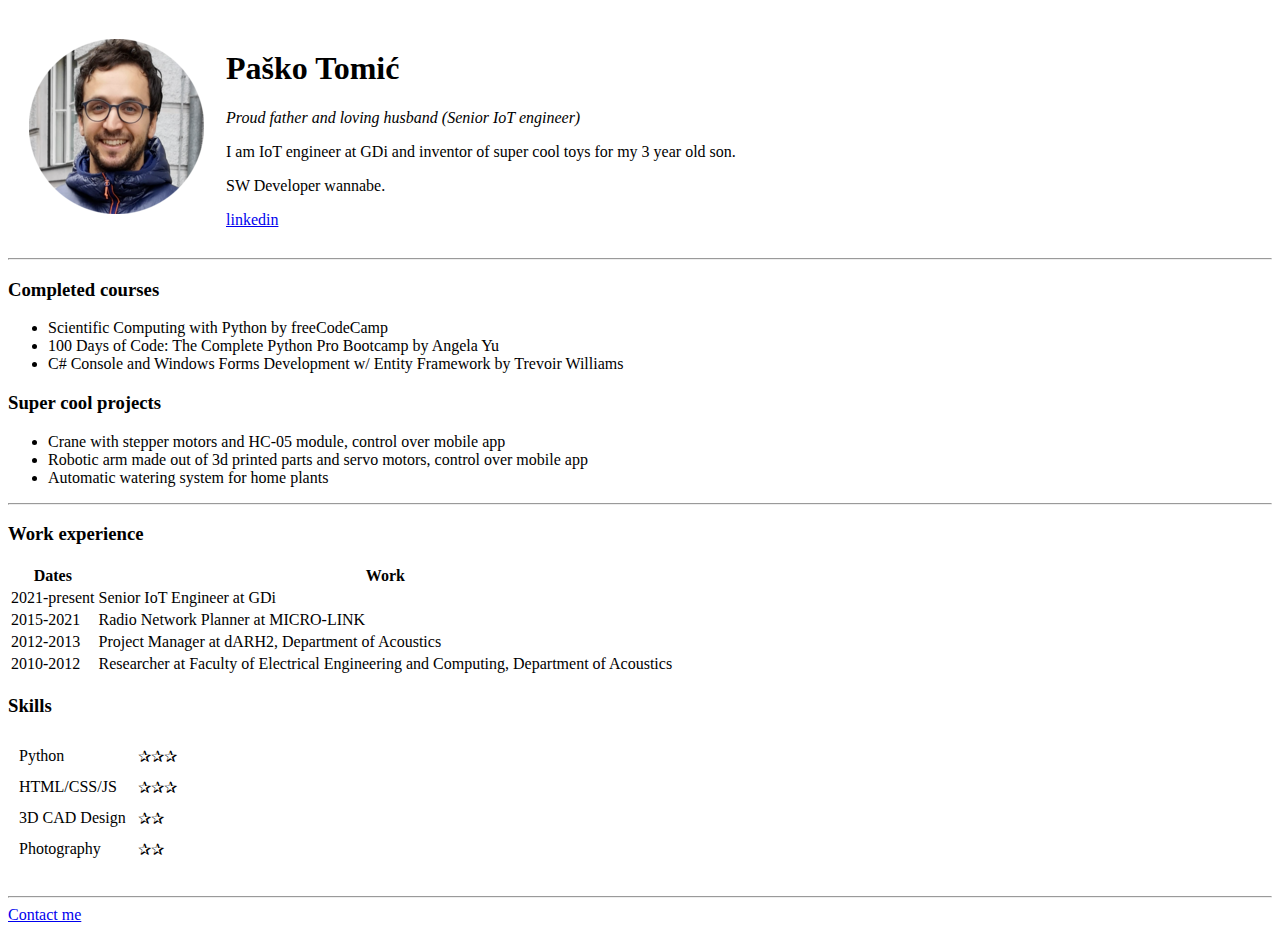
==== index.html @ dfb4368a "Add initial CV website files" ====
<!DOCTYPE html>
<html lang="en" dir="ltr">

<head>
  <meta charset="utf-8">
  <title>My Personal Website</title>
</head>

<body>
  <table cellspacing="20">
    <tr>
      <td><img src="photos/Profile_picture_PT.png", alt="Profile photo: Paško Tomić"></td>
      <td><h1>Paško Tomić</h1>
      <p><em>Proud father and loving husband (Senior IoT engineer)</em></p>
      <p>I am IoT engineer at GDi and inventor of super cool toys for my 3 year old son.</p>
      <p>SW Developer wannabe.</p>
      <a href="https://www.linkedin.com/in/tomicpasko/">linkedin</a></td>
    </tr>
  </table>
  <hr>
  <h3>Completed courses</h3>
  <ul>
    <li>Scientific Computing with Python by freeCodeCamp</li>
    <li>100 Days of Code: The Complete Python Pro Bootcamp by Angela Yu</li>
    <li>C# Console and Windows Forms Development w/ Entity Framework by Trevoir Williams</li>
  </ul>
  <h3>Super cool projects</h3>
  <ul>
    <li>Crane with stepper motors and HC-05 module, control over mobile app</li>
    <li>Robotic arm made out of 3d printed parts and servo motors, control over mobile app</li>
    <li>Automatic watering system for home plants</li>
  </ul>
  <hr>
  <h3>Work experience</h3>
  <table>
    <thead>
      <tr>
        <th>Dates</th>
        <th>Work</th>
      </tr>
    </thead>
    <tbody>
      <tr>
        <td>2021-present</td>
        <td>Senior IoT Engineer at GDi</td>
      </tr>
      <tr>
        <td>2015-2021</td>
        <td>Radio Network Planner at MICRO-LINK</td>
      </tr>
      <tr>
        <td>2012-2013</td>
        <td>Project Manager at dARH2, Department of Acoustics</td>
      </tr>
      <tr>
        <td>2010-2012</td>
        <td>Researcher at Faculty of Electrical Engineering and Computing, Department of Acoustics</td>
      </tr>
    </tbody>
  </table>
  <h3>Skills</h3>
  <table cellspacing="10">
    <tr>
      <td>Python</td>
      <td>✰✰✰</td>
    </tr>
    <tr>
      <td>HTML/CSS/JS</td>
      <td>✰✰✰</td>
    </tr>
    <tr>
      <td>3D CAD Design</td>
      <td>✰✰</td>
    </tr>
    <tr>
      <td>Photography</td>
      <td>✰✰</td>
    </table>
    <br>
    <hr>
    <a href="contact_me.html">Contact me</a>
</body>

</html>
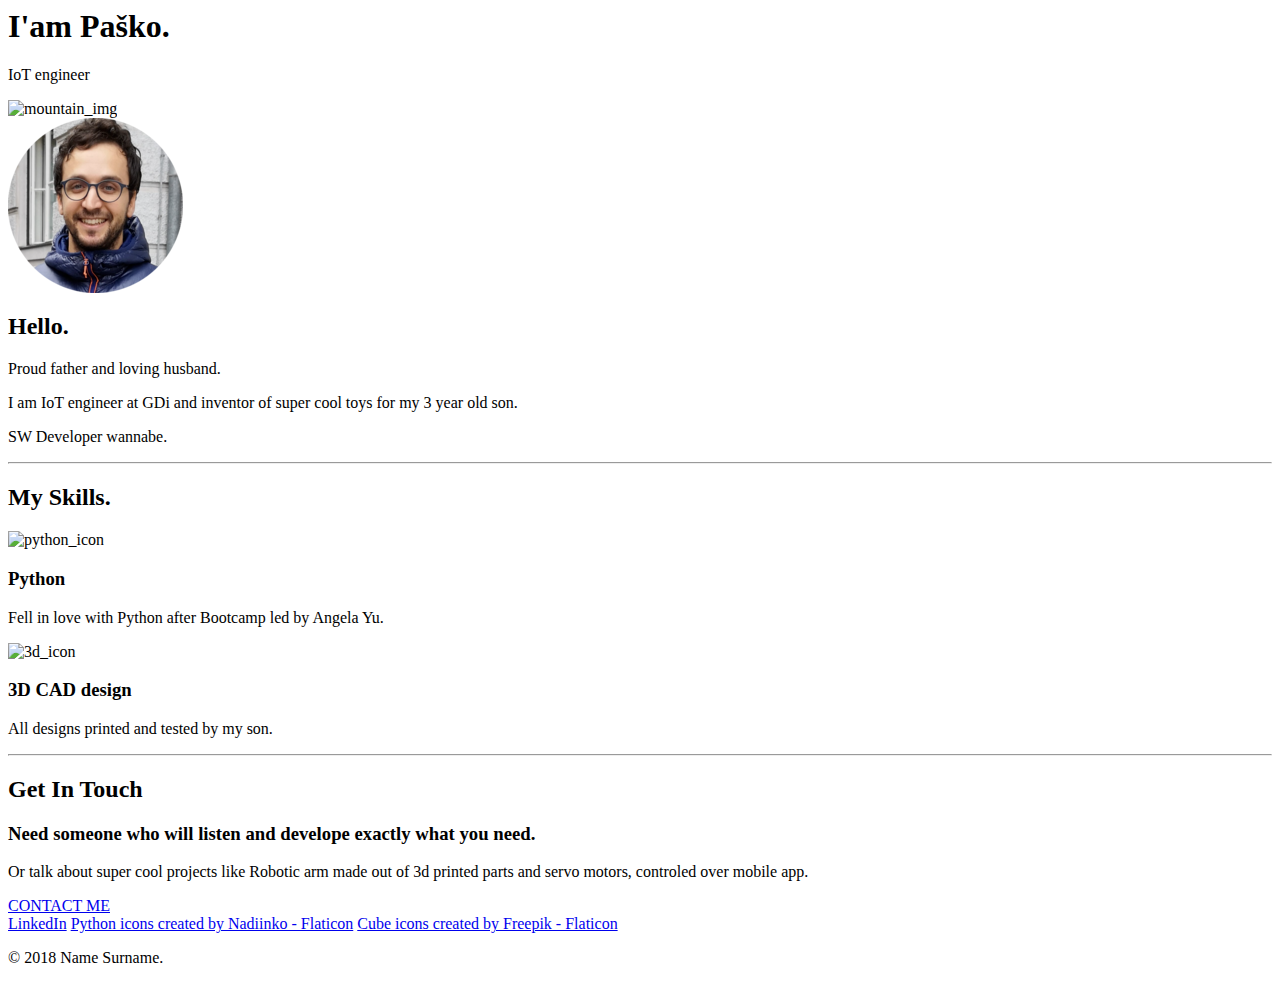
==== commit f3282d08: "Add files via upload" ====
--- a/index.html
+++ b/index.html
@@ -1,84 +1,62 @@
-<!DOCTYPE html>
-<html lang="en" dir="ltr">
-
+<html>
 <head>
-  <meta charset="utf-8">
-  <title>My Personal Website</title>
+  <meta charset="UTF-8">
+  <title>Paško Tomić</title>
+  <link rel="stylesheet" href="css/styles.css">
+  <link rel="icon" href="favicon2.ico">
+  <link rel="preconnect" href="https://fonts.googleapis.com">
+  <link rel="preconnect" href="https://fonts.gstatic.com" crossorigin>
+  <link href="https://fonts.googleapis.com/css2?family=Merriweather&family=Montserrat&family=Sacramento&display=swap" rel="stylesheet">
 </head>
-
 <body>
-  <table cellspacing="20">
-    <tr>
-      <td><img src="photos/Profile_picture_PT.png", alt="Profile photo: Paško Tomić"></td>
-      <td><h1>Paško Tomić</h1>
-      <p><em>Proud father and loving husband (Senior IoT engineer)</em></p>
+  <div class="top-container">
+    <!--
+    <img class="right_cloud" src="images/cloud.png" alt="cloud_img">
+  -->
+    <h1>I'am Paško.</h1>
+    <p>IoT engineer</p>
+    <!--
+    <img class="left_cloud" src="images/cloud.png" alt="cloud_img">
+  -->
+    <img src="images/mountain.svg" alt="mountain_img">
+  </div>
+  <div class="middle-container">
+    <div class="profile">
+      <img src="photos/Profile_picture_PT.png" alt="profile_img">
+      <h2>Hello.</h2>
+      <p>Proud father and loving husband.</p>
       <p>I am IoT engineer at GDi and inventor of super cool toys for my 3 year old son.</p>
       <p>SW Developer wannabe.</p>
-      <a href="https://www.linkedin.com/in/tomicpasko/">linkedin</a></td>
-    </tr>
-  </table>
-  <hr>
-  <h3>Completed courses</h3>
-  <ul>
-    <li>Scientific Computing with Python by freeCodeCamp</li>
-    <li>100 Days of Code: The Complete Python Pro Bootcamp by Angela Yu</li>
-    <li>C# Console and Windows Forms Development w/ Entity Framework by Trevoir Williams</li>
-  </ul>
-  <h3>Super cool projects</h3>
-  <ul>
-    <li>Crane with stepper motors and HC-05 module, control over mobile app</li>
-    <li>Robotic arm made out of 3d printed parts and servo motors, control over mobile app</li>
-    <li>Automatic watering system for home plants</li>
-  </ul>
-  <hr>
-  <h3>Work experience</h3>
-  <table>
-    <thead>
-      <tr>
-        <th>Dates</th>
-        <th>Work</th>
-      </tr>
-    </thead>
-    <tbody>
-      <tr>
-        <td>2021-present</td>
-        <td>Senior IoT Engineer at GDi</td>
-      </tr>
-      <tr>
-        <td>2015-2021</td>
-        <td>Radio Network Planner at MICRO-LINK</td>
-      </tr>
-      <tr>
-        <td>2012-2013</td>
-        <td>Project Manager at dARH2, Department of Acoustics</td>
-      </tr>
-      <tr>
-        <td>2010-2012</td>
-        <td>Researcher at Faculty of Electrical Engineering and Computing, Department of Acoustics</td>
-      </tr>
-    </tbody>
-  </table>
-  <h3>Skills</h3>
-  <table cellspacing="10">
-    <tr>
-      <td>Python</td>
-      <td>✰✰✰</td>
-    </tr>
-    <tr>
-      <td>HTML/CSS/JS</td>
-      <td>✰✰✰</td>
-    </tr>
-    <tr>
-      <td>3D CAD Design</td>
-      <td>✰✰</td>
-    </tr>
-    <tr>
-      <td>Photography</td>
-      <td>✰✰</td>
-    </table>
-    <br>
+    </div>
     <hr>
-    <a href="contact_me.html">Contact me</a>
+    <div class="skills">
+      <h2>My Skills.</h2>
+      <div class="skill-row">
+        <img class="python_icon" src="images/python.png" alt="python_icon">
+        <h3>Python</h3>
+        <p>Fell in love with Python after Bootcamp led by Angela Yu.</p>
+      </div>
+      <div class="skill-row">
+        <img class="cad_design_icon" src="images/3d.png" alt="3d_icon">
+        <h3>3D CAD design</h3>
+        <p>All designs printed and tested by my son.</p>
+      </div>
+    </div>
+    <hr>
+    <div class="contact-me">
+      <h2>Get In Touch</h2>
+      <h3>Need someone who will listen and develope exactly what you need.</h3>
+      <p>Or talk about super cool projects like Robotic arm made out of 3d printed parts and servo motors, controled over mobile app.</p>
+      <a class="btn" href="mailto:tomicpasko@gmail.com">CONTACT ME</a>
+    </div>
+  </div>
+
+
+  <div class="bottom-container">
+    <a class="footer-link" href="https://www.linkedin.com/in/tomicpasko/">LinkedIn</a>
+    <a class="fotter-link" href="https://www.flaticon.com/free-icons/python" title="python icons">Python icons created by Nadiinko - Flaticon</a>
+    <a class="footer-link" href="https://www.flaticon.com/free-icons/cube" title="cube icons">Cube icons created by Freepik - Flaticon</a>
+    <p>© 2018 Name Surname.</p>
+  </div>
 </body>
-
 </html>
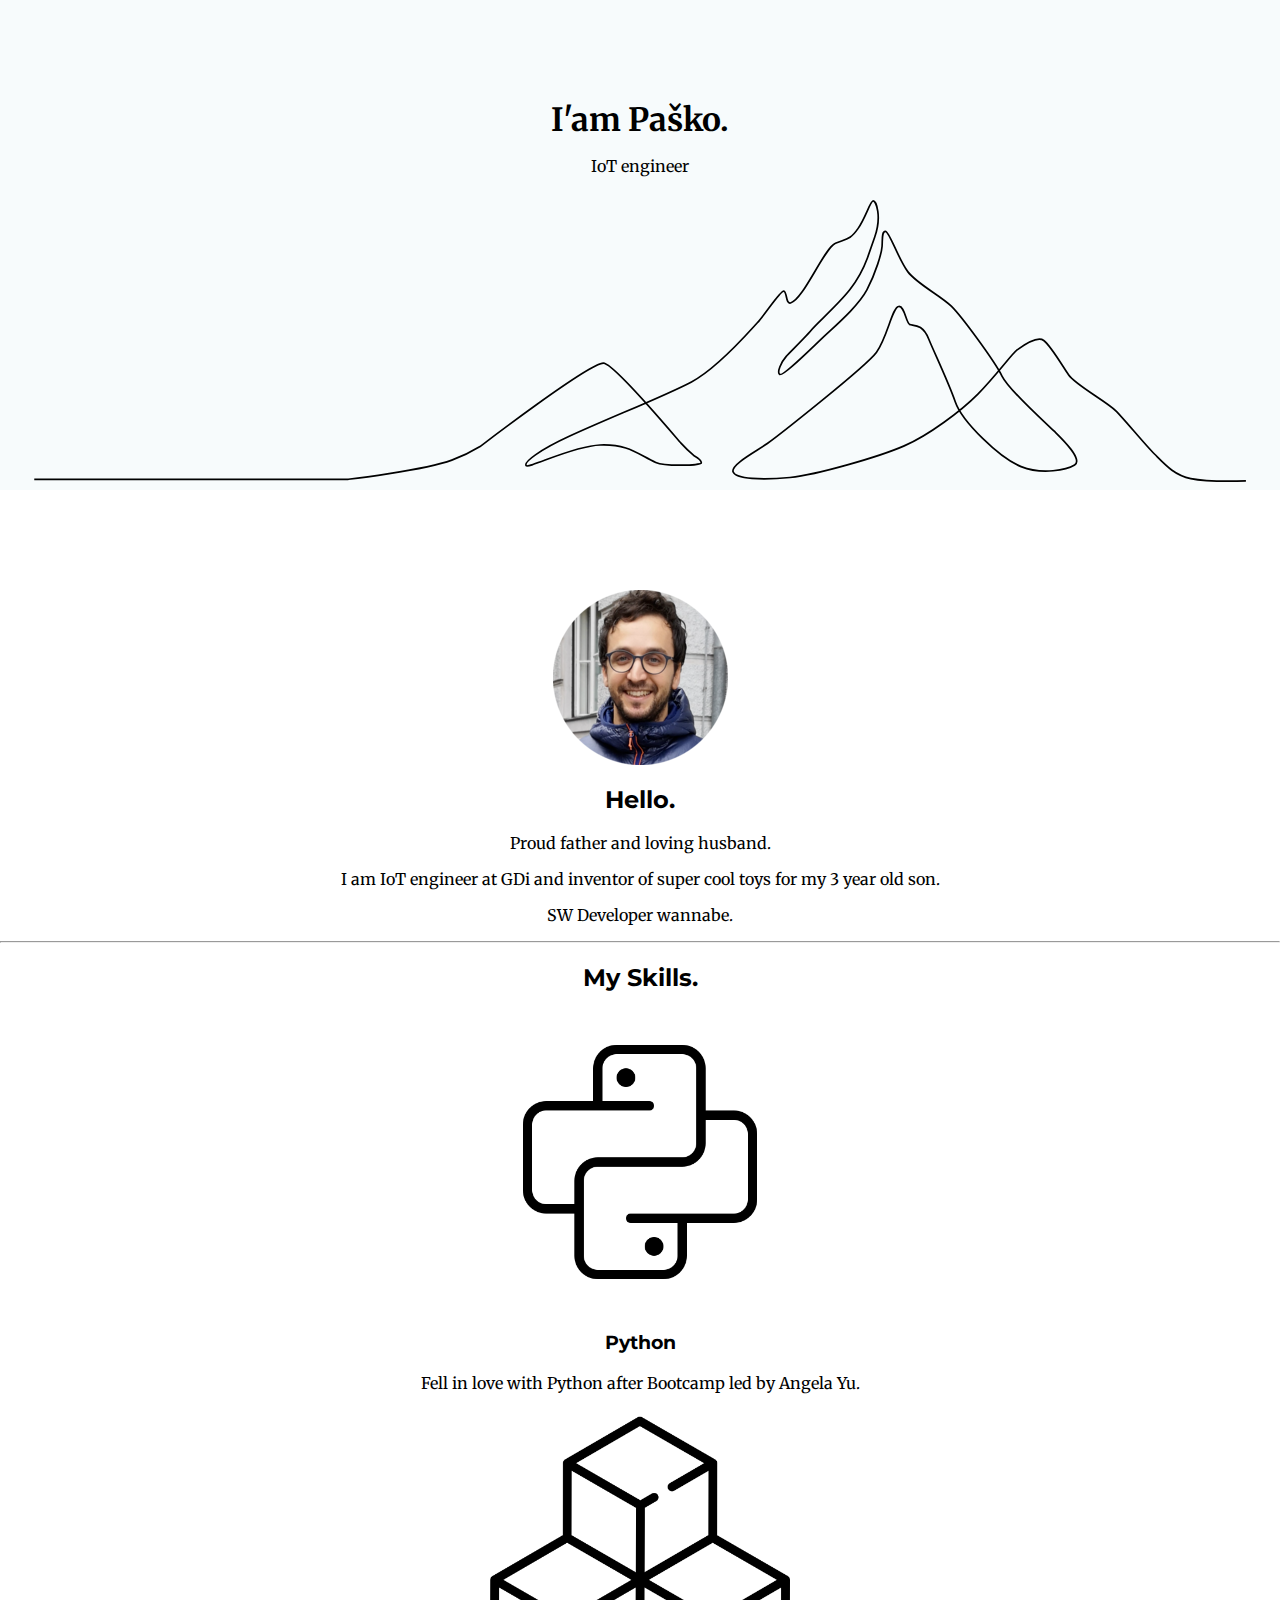
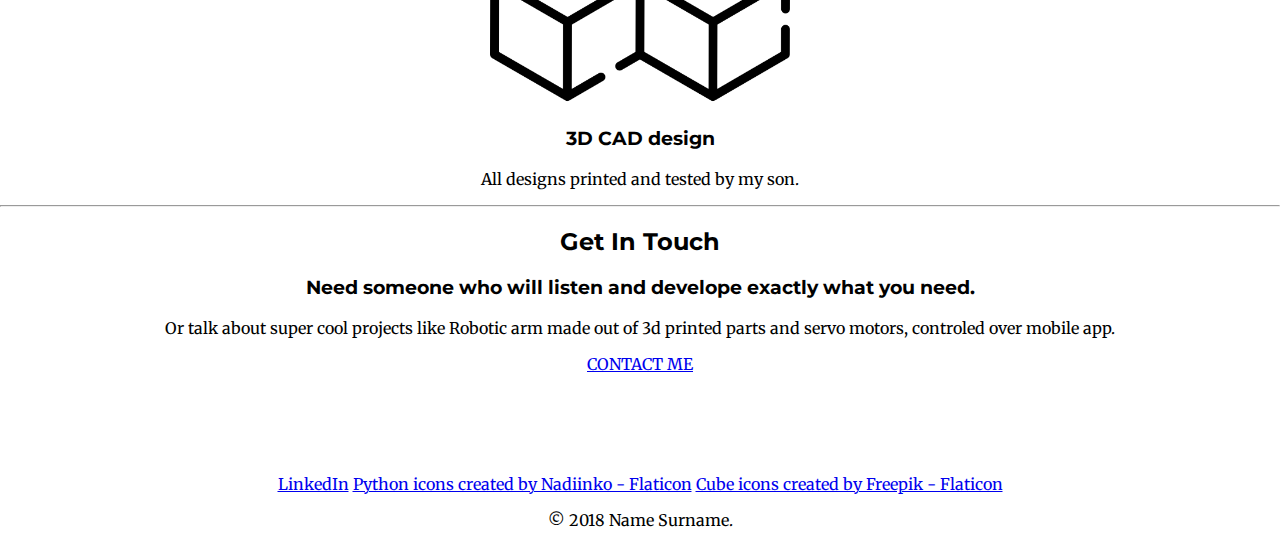
==== commit 079a10df: "Name of Mountain.png changed" ====
--- a/index.html
+++ b/index.html
@@ -18,7 +18,7 @@
     <!--
     <img class="left_cloud" src="images/cloud.png" alt="cloud_img">
   -->
-    <img src="images/mountain.svg" alt="mountain_img">
+    <img src="images/Mountain.svg" alt="mountain_img">
   </div>
   <div class="middle-container">
     <div class="profile">
--- a/css/styles.css
+++ b/css/styles.css
@@ -0,0 +1,46 @@
+body {
+  margin: 0;
+  text-align: center;
+  font-family: 'Merriweather', serif;
+}
+h1 {
+  font-family: 'Merriweather', cursive;
+  margin: 0;
+}
+h2 {
+  font-family: 'Montserrat', sans-serif;
+}
+h3 {
+  font-family: 'Montserrat', sans-serif;
+}
+
+.right_cloud {
+  position: absolute;
+  right: 360px;
+  top: 50px;
+}
+.left_cloud {
+  position: absolute;
+  left: 500px;
+  top: 200px;
+}
+
+.top-container {
+  background-color: #F7FBFC;
+  position: relative;
+  padding-top: 100px;
+}
+.middle-container {
+  padding-top: 100px;
+}
+.bottom-container {
+  padding-top: 100px;
+}
+.python_icon {
+  width: 300px;
+  height: 300px;
+}
+.cad_design_icon {
+  width: 300px;
+  height: 300px;
+}
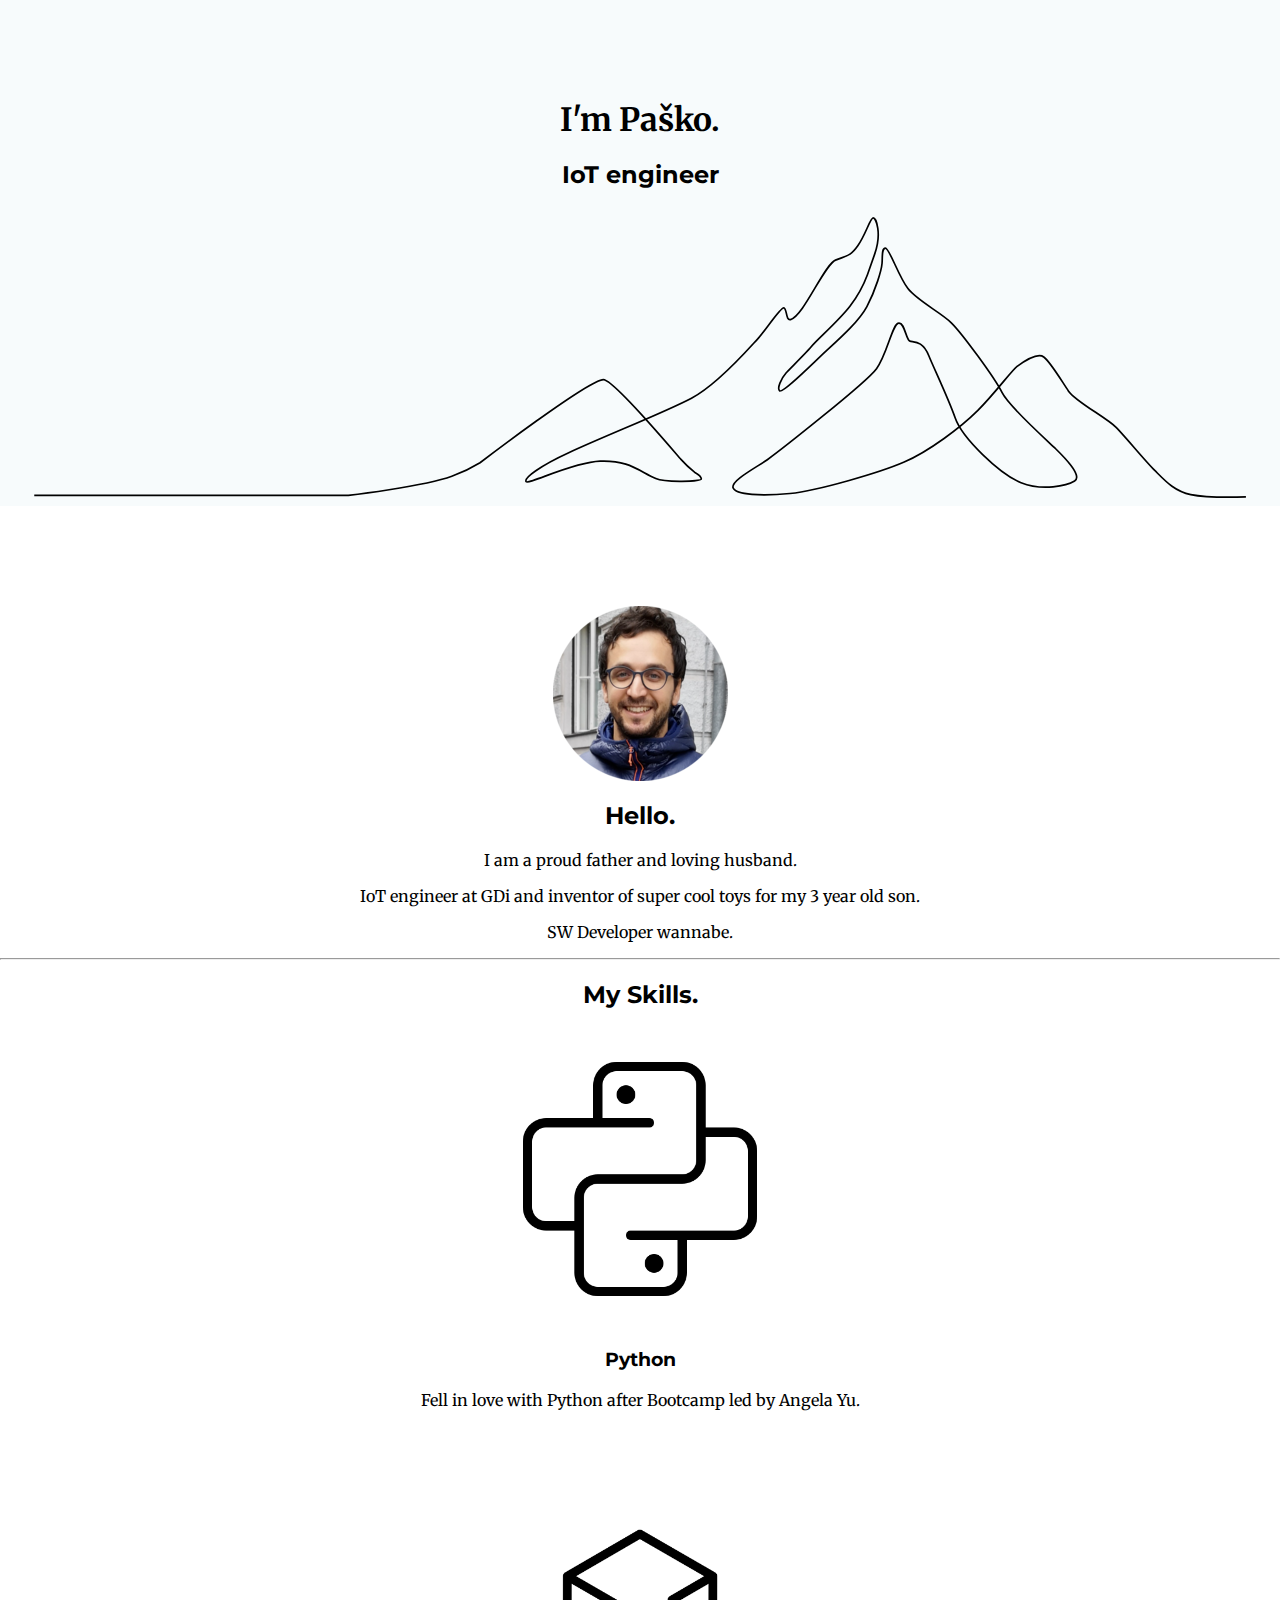
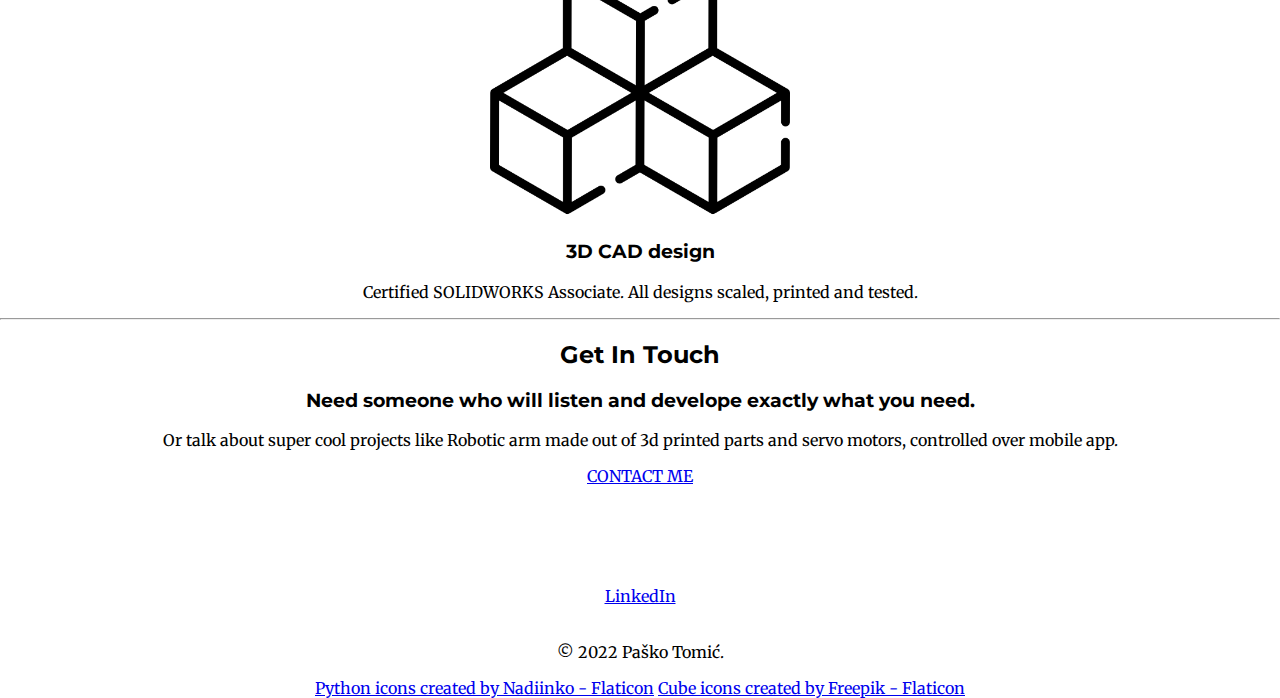
==== commit f8e2ec09: "Completely new index.html" ====
--- a/index.html
+++ b/index.html
@@ -13,8 +13,8 @@
     <!--
     <img class="right_cloud" src="images/cloud.png" alt="cloud_img">
   -->
-    <h1>I'am Paško.</h1>
-    <p>IoT engineer</p>
+    <h1>I'm Paško.</h1>
+    <h2>IoT engineer</h2>
     <!--
     <img class="left_cloud" src="images/cloud.png" alt="cloud_img">
   -->
@@ -24,8 +24,8 @@
     <div class="profile">
       <img src="photos/Profile_picture_PT.png" alt="profile_img">
       <h2>Hello.</h2>
-      <p>Proud father and loving husband.</p>
-      <p>I am IoT engineer at GDi and inventor of super cool toys for my 3 year old son.</p>
+      <p>I am a proud father and loving husband.</p>
+      <p>IoT engineer at GDi and inventor of super cool toys for my 3 year old son.</p>
       <p>SW Developer wannabe.</p>
     </div>
     <hr>
@@ -36,27 +36,25 @@
         <h3>Python</h3>
         <p>Fell in love with Python after Bootcamp led by Angela Yu.</p>
       </div>
-      <div class="skill-row">
+      <div style="padding-top: 6rem" class="skill-row">
         <img class="cad_design_icon" src="images/3d.png" alt="3d_icon">
         <h3>3D CAD design</h3>
-        <p>All designs printed and tested by my son.</p>
+        <p>Certified SOLIDWORKS Associate. All designs scaled, printed and tested.</p>
       </div>
     </div>
     <hr>
     <div class="contact-me">
       <h2>Get In Touch</h2>
       <h3>Need someone who will listen and develope exactly what you need.</h3>
-      <p>Or talk about super cool projects like Robotic arm made out of 3d printed parts and servo motors, controled over mobile app.</p>
+      <p class="talk_about">Or talk about super cool projects like Robotic arm made out of 3d printed parts and servo motors, controlled over mobile app.</p>
       <a class="btn" href="mailto:tomicpasko@gmail.com">CONTACT ME</a>
     </div>
   </div>
-
-
   <div class="bottom-container">
-    <a class="footer-link" href="https://www.linkedin.com/in/tomicpasko/">LinkedIn</a>
-    <a class="fotter-link" href="https://www.flaticon.com/free-icons/python" title="python icons">Python icons created by Nadiinko - Flaticon</a>
-    <a class="footer-link" href="https://www.flaticon.com/free-icons/cube" title="cube icons">Cube icons created by Freepik - Flaticon</a>
-    <p>© 2018 Name Surname.</p>
+    <a class="footer-link" href="https://www.linkedin.com/in/tomicpasko/">LinkedIn</a><br><br>
+    <p>© 2022 Paško Tomić.</p>
+    <a class="footer-link_icon" href="https://www.flaticon.com/free-icons/python" title="python icons">Python icons created by Nadiinko - Flaticon</a>
+    <a class="footer-link_icon" href="https://www.flaticon.com/free-icons/cube" title="cube icons">Cube icons created by Freepik - Flaticon</a>
   </div>
 </body>
 </html>
